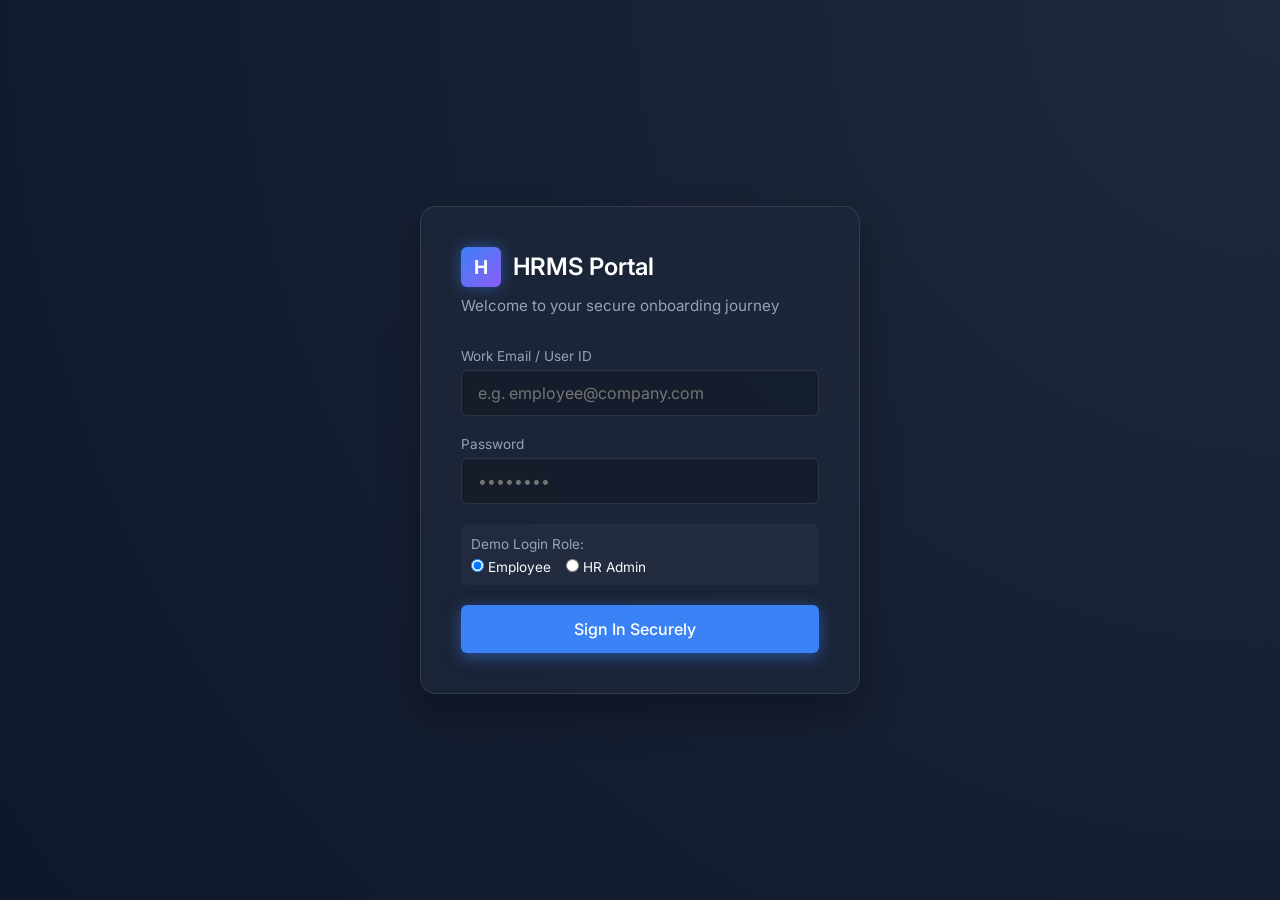
==== frontend/index.html @ 69eedc32 "frontend" ====
<!DOCTYPE html>
<html lang="en">
<head>
    <meta charset="UTF-8">
    <meta name="viewport" content="width=device-width, initial-scale=1.0">
    <title>HRMS Onboarding | Secure Login</title>
    <link href="https://fonts.googleapis.com/css2?family=Inter:wght@300;400;500;600;700&display=swap" rel="stylesheet">
    <link rel="stylesheet" href="style.css">
</head>
<body class="login-bg">
    <div class="login-container glass-panel reveal">
        <div class="brand-logo">
            <div class="logo-mark">H</div>
            <h2>HRMS Portal</h2>
        </div>
        <p class="login-subtitle">Welcome to your secure onboarding journey</p>
        
        <form id="login-form" class="auth-form">
            <div class="input-group">
                <label for="email">Work Email / User ID</label>
                <input type="text" id="email" placeholder="e.g. employee@company.com" required>
            </div>
            
            <div class="input-group">
                <label for="password">Password</label>
                <input type="password" id="password" placeholder="••••••••" required>
            </div>
            
            <!-- Custom Demo Mode Selector for local testing without Cognito -->
            <div class="demo-role-selector">
                <p>Demo Login Role:</p>
                <div class="radio-group">
                    <label><input type="radio" name="role" value="employee" checked> Employee</label>
                    <label><input type="radio" name="role" value="hr"> HR Admin</label>
                </div>
            </div>

            <button type="submit" class="btn-primary" id="login-btn">
                <span>Sign In Securely</span>
                <div class="loader hidden"></div>
            </button>
        </form>
    </div>

    <script src="app.js"></script>
</body>
</html>
---- frontend/style.css ----
:root {
    /* Premium Color Palette */
    --bg-base: #0f172a; /* Slate 900 */
    --bg-panel: rgba(30, 41, 59, 0.7); /* Slate 800 with opacity for glassmorphism */
    --text-main: #f8fafc; /* Slate 50 */
    --text-muted: #94a3b8; /* Slate 400 */
    
    --accent-primary: #3b82f6; /* Blue 500 */
    --accent-hover: #2563eb; /* Blue 600 */
    --accent-glow: rgba(59, 130, 246, 0.5);

    /* Status Colors */
    --complete: #10b981; /* Emerald 500 */
    --complete-glow: rgba(16, 185, 129, 0.2);
    --in-progress: #f59e0b; /* Amber 500 */
    --in-progress-glow: rgba(245, 158, 11, 0.2);
    --pending: #64748b; /* Slate 500 */
    
    --border-color: rgba(255, 255, 255, 0.1);
    --radius-lg: 16px;
    --radius-md: 10px;
    --radius-sm: 6px;
    
    --transition: all 0.3s cubic-bezier(0.4, 0, 0.2, 1);
}

* {
    margin: 0;
    padding: 0;
    box-sizing: border-box;
    font-family: 'Inter', sans-serif;
}

body {
    background-color: var(--bg-base);
    color: var(--text-main);
    min-height: 100vh;
    overflow-x: hidden;
}

/* Backgrounds */
.login-bg {
    display: flex;
    justify-content: center;
    align-items: center;
    background: radial-gradient(circle at top right, #1e293b 0%, var(--bg-base) 100%);
}

.dashboard-bg {
    background: linear-gradient(135deg, var(--bg-base) 0%, #1e1b4b 100%);
}

/* Glassmorphism Panel */
.glass-panel {
    background: var(--bg-panel);
    backdrop-filter: blur(16px);
    -webkit-backdrop-filter: blur(16px);
    border: 1px solid var(--border-color);
    border-radius: var(--radius-lg);
    box-shadow: 0 20px 40px rgba(0, 0, 0, 0.3);
}

/* Typography & Core Elements */
h1, h2, h3, h4 { color: white; font-weight: 600; }
p { color: var(--text-muted); line-height: 1.5; }

/* Login Container */
.login-container {
    width: 100%;
    max-width: 440px;
    padding: 40px;
}

.brand-logo {
    display: flex;
    align-items: center;
    gap: 12px;
    margin-bottom: 8px;
}
.logo-mark {
    width: 40px;
    height: 40px;
    background: linear-gradient(135deg, var(--accent-primary), #8b5cf6);
    border-radius: var(--radius-sm);
    display: flex;
    justify-content: center;
    align-items: center;
    font-weight: 700;
    font-size: 1.2rem;
    box-shadow: 0 0 15px var(--accent-glow);
}
.logo-mark.small { width: 32px; height: 32px; font-size: 1rem; }

.login-subtitle {
    margin-bottom: 30px;
    font-size: 0.95rem;
}

/* Forms */
.auth-form {
    display: flex;
    flex-direction: column;
    gap: 20px;
}
.input-group label {
    display: block;
    margin-bottom: 6px;
    font-size: 0.85rem;
    color: var(--text-muted);
}
.input-group input {
    width: 100%;
    padding: 12px 16px;
    background: rgba(0, 0, 0, 0.2);
    border: 1px solid var(--border-color);
    border-radius: var(--radius-sm);
    color: white;
    font-size: 1rem;
    transition: var(--transition);
}
.input-group input:focus {
    outline: none;
    border-color: var(--accent-primary);
    box-shadow: 0 0 0 3px var(--accent-glow);
}

/* Demo Radio Group specific for local testing */
.demo-role-selector {
    padding: 10px;
    background: rgba(255,255,255,0.03);
    border-radius: var(--radius-sm);
    font-size: 0.85rem;
}
.demo-role-selector p { margin-bottom: 5px; color: var(--text-muted); }
.radio-group { display: flex; gap: 15px; }

/* Buttons */
button {
    cursor: pointer;
    font-family: inherit;
    font-weight: 500;
    transition: var(--transition);
}
.btn-primary {
    width: 100%;
    padding: 14px;
    background: var(--accent-primary);
    color: white;
    border: none;
    border-radius: var(--radius-sm);
    font-size: 1rem;
    display: flex;
    justify-content: center;
    align-items: center;
    gap: 10px;
    box-shadow: 0 4px 15px var(--accent-glow);
}
.btn-primary:hover {
    background: var(--accent-hover);
    transform: translateY(-2px);
    box-shadow: 0 6px 20px var(--accent-glow);
}
.btn-primary.small { width: auto; padding: 8px 16px; font-size: 0.85rem; }

.btn-outline {
    background: transparent;
    color: var(--text-main);
    border: 1px solid var(--border-color);
    padding: 8px 16px;
    border-radius: var(--radius-sm);
}
.btn-outline:hover {
    background: rgba(255, 255, 255, 0.1);
}
.btn-outline.small { padding: 6px 12px; font-size: 0.8rem; }

/* Dashboard Layout */
.top-nav {
    display: flex;
    justify-content: space-between;
    align-items: center;
    padding: 16px 40px;
    border-radius: 0 0 var(--radius-lg) var(--radius-lg);
    border-top: none;
    border-left: none;
    border-right: none;
    margin-bottom: 40px;
}
.nav-brand {
    display: flex;
    align-items: center;
    gap: 12px;
    font-weight: 600;
}
.user-profile {
    display: flex;
    align-items: center;
    gap: 20px;
}
#user-greeting { color: var(--text-muted); font-size: 0.9rem; }

.dashboard-container {
    max-width: 1200px;
    margin: 0 auto;
    padding: 0 20px 60px;
}

.dashboard-header {
    display: flex;
    justify-content: space-between;
    align-items: flex-end;
    margin-bottom: 40px;
}
.dashboard-header h1 { font-size: 2rem; margin-bottom: 8px; }

/* Progress Bars */
.progress-section {
    padding: 30px;
    margin-bottom: 40px;
}
.progress-section h2 { margin-bottom: 20px; font-size: 1.2rem; }

.hero-progress-bar {
    width: 100%;
    height: 12px;
    background: rgba(255, 255, 255, 0.05);
    border-radius: 20px;
    overflow: hidden;
    margin-bottom: 15px;
}
.hero-progress-bar.compact { height: 6px; margin-bottom: 8px; }

.progress-fill {
    height: 100%;
    border-radius: 20px;
    transition: width 1s cubic-bezier(0.4, 0, 0.2, 1);
}
.gradient-accent { background: linear-gradient(90deg, #3b82f6, #8b5cf6, #ec4899); }
.complete-bg { background: var(--complete); box-shadow: 0 0 10px var(--complete-glow); }
.in-progress-bg { background: var(--in-progress); box-shadow: 0 0 10px var(--in-progress-glow); }
.pending-bg { background: var(--pending); }

.progress-label { color: var(--text-main); font-weight: 600; }
.step-label { color: var(--text-muted); font-size: 0.8rem; }

/* Badges */
.badge {
    padding: 6px 12px;
    border-radius: 20px;
    font-size: 0.75rem;
    font-weight: 600;
    letter-spacing: 0.5px;
    text-transform: uppercase;
}
.badge-complete { background: var(--complete-glow); color: var(--complete); border: 1px solid var(--complete); }
.badge-in-progress { background: var(--in-progress-glow); color: var(--in-progress); border: 1px solid var(--in-progress); }
.badge-pending { background: rgba(100, 116, 139, 0.2); color: var(--pending); border: 1px solid var(--pending); }

/* Stages Grid (Employee View) */
.stages-grid {
    display: grid;
    grid-template-columns: repeat(auto-fit, minmax(250px, 1fr));
    gap: 20px;
}
.stage-card {
    background: var(--bg-panel);
    border: 1px solid var(--border-color);
    border-radius: var(--radius-lg);
    padding: 24px;
    display: flex;
    flex-direction: column;
    align-items: flex-start;
    gap: 16px;
    transition: var(--transition);
    position: relative;
    overflow: hidden;
}
.stage-card:hover {
    transform: translateY(-5px);
    border-color: rgba(255, 255, 255, 0.2);
}

.stage-icon {
    width: 40px;
    height: 40px;
    border-radius: 50%;
    display: flex;
    align-items: center;
    justify-content: center;
    font-size: 1.2rem;
    background: rgba(255, 255, 255, 0.05);
}
.complete .stage-icon { background: var(--complete); color: #fff; }
.in-progress .stage-icon { background: var(--in-progress); color: #fff; }

.stage-info h3 { font-size: 1.1rem; margin-bottom: 6px; }
.stage-info p { font-size: 0.85rem; }

/* HR Dashboard */
.hr-header .stats-group {
    display: flex;
    gap: 15px;
}
.stat-card {
    background: rgba(255, 255, 255, 0.05);
    padding: 15px 25px;
    border-radius: var(--radius-md);
    border: 1px solid var(--border-color);
    text-align: center;
}
.stat-num { display: block; font-size: 1.8rem; font-weight: 700; color: white; }
.stat-label { font-size: 0.8rem; color: var(--text-muted); text-transform: uppercase; }

.pipeline-section {
    padding: 25px;
}
.table-controls {
    display: flex;
    justify-content: space-between;
    margin-bottom: 25px;
}
.search-box {
    background: rgba(0,0,0,0.2) url('data:image/svg+xml;utf8,<svg xmlns="http://www.w3.org/2000/svg" width="16" height="16" fill="%2394a3b8" viewBox="0 0 16 16"><path d="M11.742 10.344a6.5 6.5 0 1 0-1.397 1.398h-.001c.03.04.062.078.098.115l3.85 3.85a1 1 0 0 0 1.415-1.414l-3.85-3.85a1.007 1.007 0 0 0-.115-.1zM12 6.5a5.5 5.5 0 1 1-11 0 5.5 5.5 0 0 1 11 0z"/></svg>') no-repeat 12px center;
    border: 1px solid var(--border-color);
    padding: 10px 15px 10px 35px;
    border-radius: var(--radius-sm);
    color: white;
    width: 250px;
}

.pipeline-list {
    display: flex;
    flex-direction: column;
    gap: 10px;
}
.pipeline-item {
    display: grid;
    grid-template-columns: 2fr 1.5fr 1fr auto;
    align-items: center;
    padding: 15px 20px;
    background: rgba(255,255,255,0.02);
    border-radius: var(--radius-md);
    border: 1px solid transparent;
    transition: var(--transition);
}
.pipeline-item:hover {
    background: rgba(255,255,255,0.05);
    border-color: var(--border-color);
}
.emp-details {
    display: flex;
    align-items: center;
    gap: 15px;
}
.avatar {
    width: 40px;
    height: 40px;
    background: var(--accent-primary);
    border-radius: 50%;
    display: flex;
    align-items: center;
    justify-content: center;
    font-weight: 600;
    font-size: 0.9rem;
}
.emp-details h4 { font-size: 1rem; }
.emp-details span { font-size: 0.8rem; color: var(--text-muted); }
.status-col { display: flex; align-items: center; }

/* Animations */
@keyframes slideUp { from { opacity: 0; transform: translateY(20px); } to { opacity: 1; transform: translateY(0); } }
@keyframes fadeIn { from { opacity: 0; } to { opacity: 1; } }
@keyframes spin { 100% { transform: rotate(360deg); } }
@keyframes pulse { 0% { transform: scale(1); } 50% { transform: scale(1.05); } 100% { transform: scale(1); } }

.slide-up { animation: slideUp 0.6s ease forwards; }
.reveal { opacity: 0; animation: fadeIn 0.6s ease forwards; animation-delay: var(--delay, 0s); }
.spinner-icon { animation: spin 2s linear infinite; }
.pulse { animation: pulse 2s ease-in-out infinite; }

/* Responsive adjustments */
@media(max-width: 768px) {
    .dashboard-header, .hr-header h1 { flex-direction: column; align-items: flex-start; gap: 15px; }
    .pipeline-item { grid-template-columns: 1fr; gap: 15px; text-align: left; }
    .status-col, .hr-progress, .emp-details { width: 100%; justify-content: flex-start; }
}
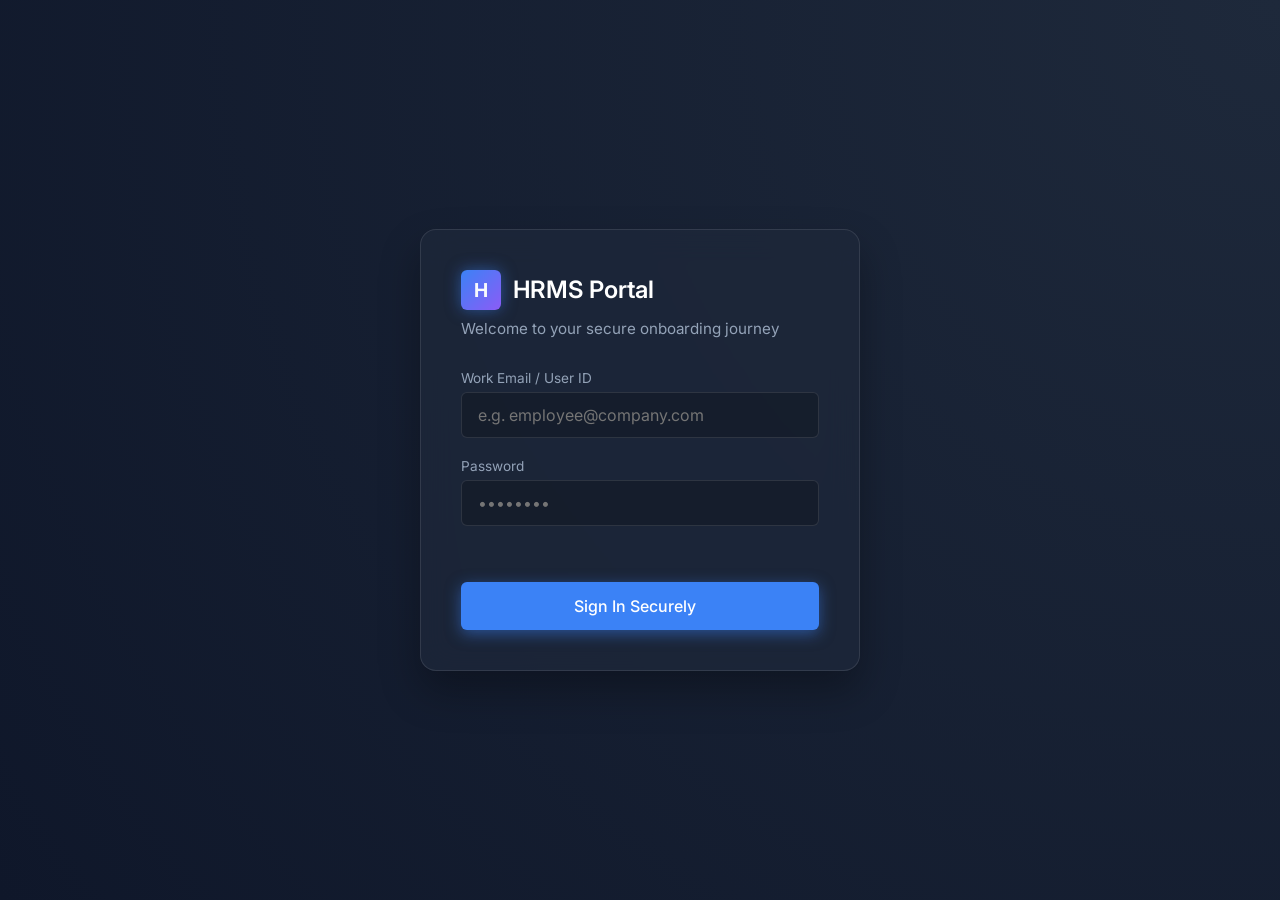
==== commit 7014e35c: "changes for authentication" ====
--- a/frontend/index.html
+++ b/frontend/index.html
@@ -26,14 +26,7 @@
                 <input type="password" id="password" placeholder="••••••••" required>
             </div>
             
-            <!-- Custom Demo Mode Selector for local testing without Cognito -->
-            <div class="demo-role-selector">
-                <p>Demo Login Role:</p>
-                <div class="radio-group">
-                    <label><input type="radio" name="role" value="employee" checked> Employee</label>
-                    <label><input type="radio" name="role" value="hr"> HR Admin</label>
-                </div>
-            </div>
+            <div id="login-error" class="error-message hidden" style="color: #ff4d4f; font-size: 0.875rem; margin-bottom: 1rem; text-align: center;"></div>
 
             <button type="submit" class="btn-primary" id="login-btn">
                 <span>Sign In Securely</span>
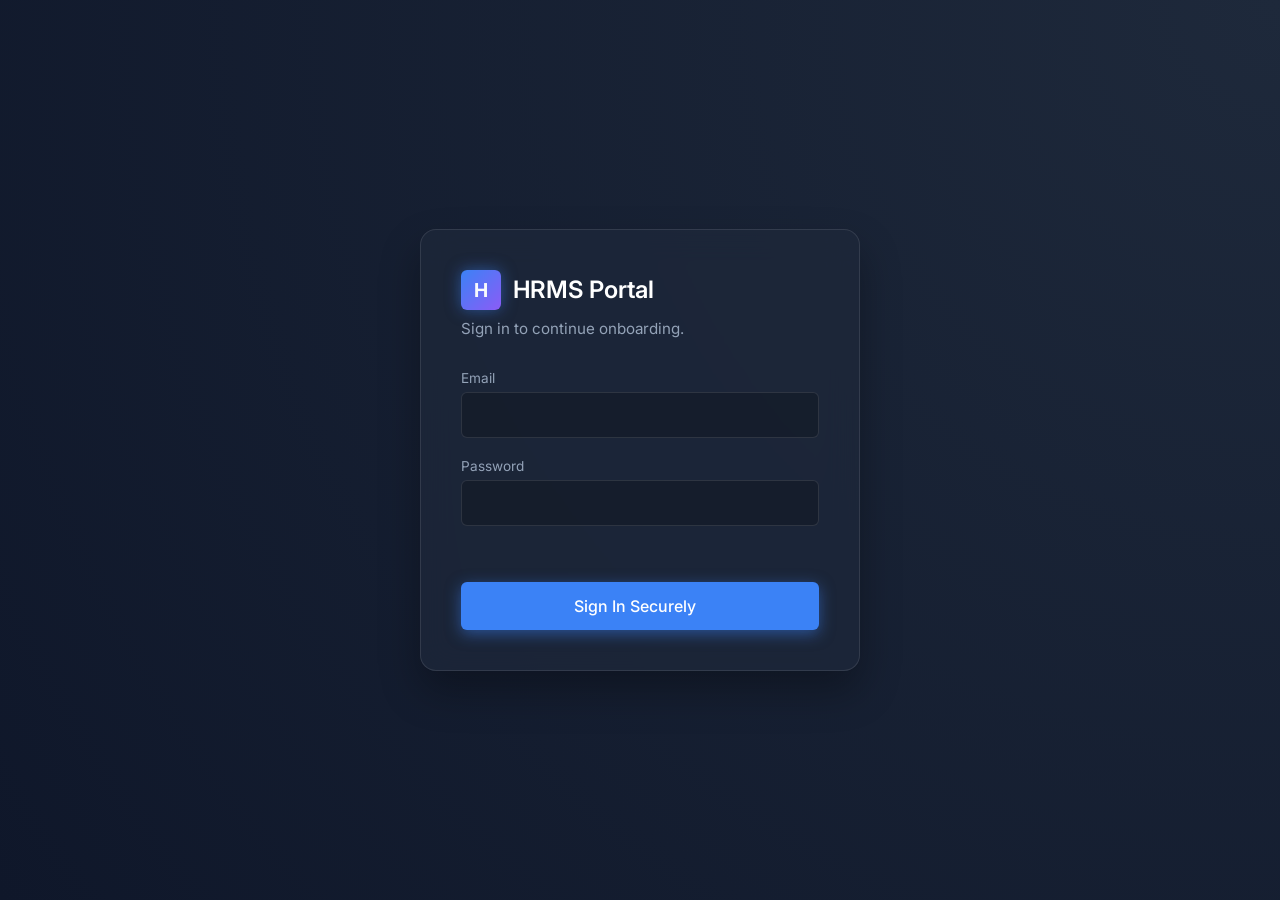
==== commit 8b8cd7d3: "s3 pipeline for frontend" ====
--- a/frontend/index.html
+++ b/frontend/index.html
@@ -13,21 +13,22 @@
             <div class="logo-mark">H</div>
             <h2>HRMS Portal</h2>
         </div>
-        <p class="login-subtitle">Welcome to your secure onboarding journey</p>
-        
+        <p class="login-subtitle">Sign in to continue onboarding.</p>
+
         <form id="login-form" class="auth-form">
             <div class="input-group">
-                <label for="email">Work Email / User ID</label>
-                <input type="text" id="email" placeholder="e.g. employee@company.com" required>
+                <label for="email">Email</label>
+                <input type="email" id="email" required>
             </div>
-            
             <div class="input-group">
                 <label for="password">Password</label>
-                <input type="password" id="password" placeholder="••••••••" required>
+                <input type="password" id="password" required>
             </div>
-            
-            <div id="login-error" class="error-message hidden" style="color: #ff4d4f; font-size: 0.875rem; margin-bottom: 1rem; text-align: center;"></div>
-
+            <div class="input-group" id="new-password-group" style="display:none;">
+                <label for="new_password">Set New Password</label>
+                <input type="password" id="new_password" placeholder="Required for first login">
+            </div>
+            <div id="login-status" style="font-size:14px; margin: 8px 0;"></div>
             <button type="submit" class="btn-primary" id="login-btn">
                 <span>Sign In Securely</span>
                 <div class="loader hidden"></div>
